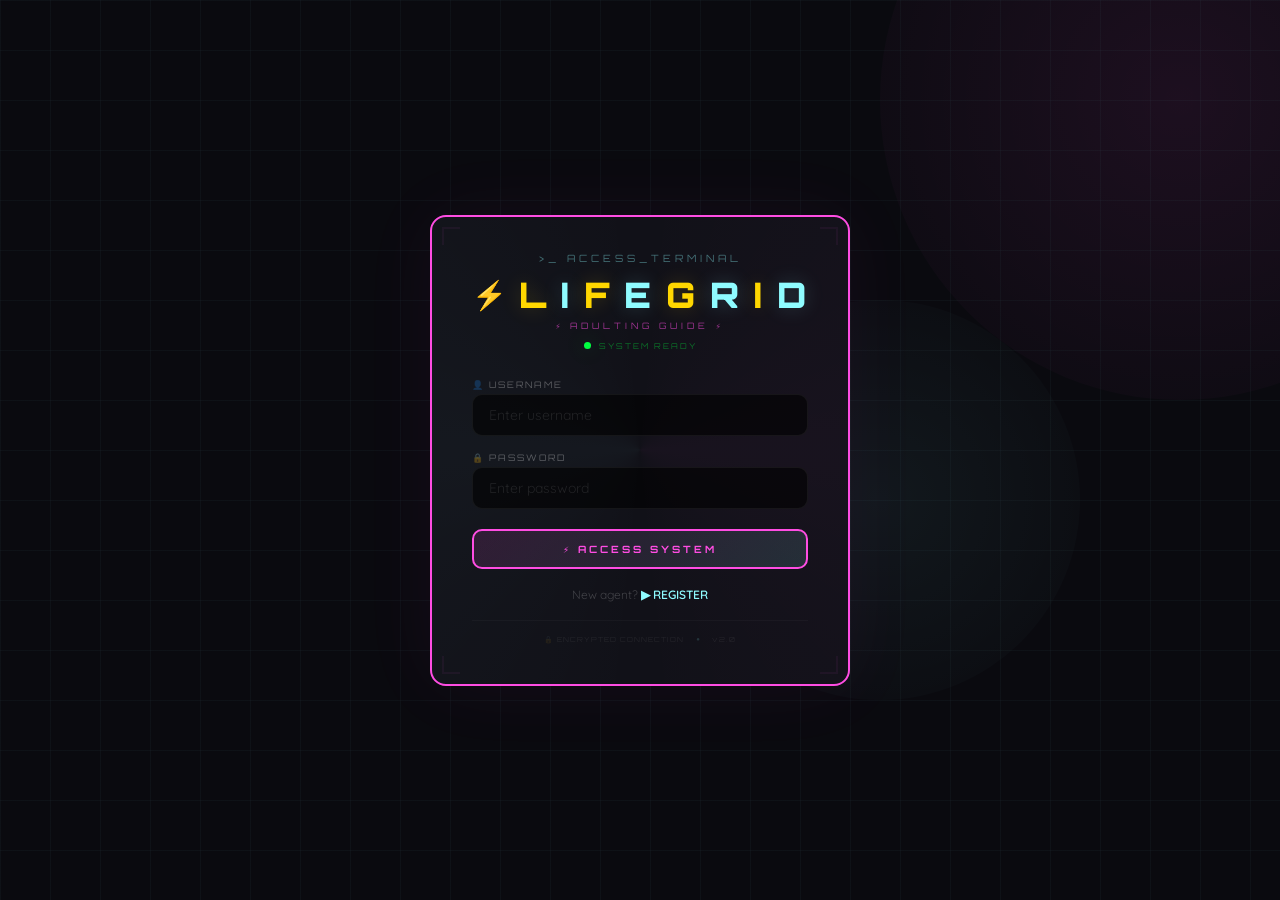
==== dashboard.html @ 7553595d "Initial commit" ====
<!DOCTYPE html>
<html lang="en">
<head>
    <meta charset="UTF-8">
    <meta name="viewport" content="width=device-width, initial-scale=1.0, maximum-scale=1.0, user-scalable=no">
    <title>⚡ LIFEGRID - DASHBOARD ⚡</title>
    <link rel="stylesheet" href="style.css">
    <link href="https://fonts.googleapis.com/css2?family=Orbitron:wght@400;700;900&family=Quicksand:wght@400;600;700&display=swap" rel="stylesheet">
</head>
<body>

    <!-- Background -->
    <div class="bg-container">
        <div class="bg-glow"></div>
        <div class="bg-grid"></div>
    </div>

    <!-- Dashboard -->
    <div class="dashboard-container">

        <!-- Header -->
        <header class="dash-header">
            <div class="header-left">
                <span class="header-icon">⚡</span>
                <h1 class="header-title">LIFEGRID</h1>
            </div>
            <div class="header-right">
                <div class="user-profile">
                    <div class="user-avatar"><span>👤</span></div>
                    <span class="user-name" id="displayName">AGENT</span>
                </div>
                <button class="logout-btn" onclick="logout()">⏻ LOGOUT</button>
            </div>
        </header>

        <!-- Subheader -->
        <div class="dash-subheader">
            <p class="subtitle-text">⚡ ROUTING GUIDE - GOVERNMENT SERVICES ⚡</p>
            <div class="subheader-stats">
                <span class="progress-text" id="progressText">0%</span>
                <div class="progress-bar">
                    <div class="progress-fill" id="progressFill" style="width:0%;"></div>
                </div>
            </div>
        </div>

        <!-- Agency Cards -->
        <div class="agency-grid">

            <div class="agency-card" onclick="openGuide('SSS')" style="--card-color: #ff4de3;">
                <div class="card-glow"></div>
                <div class="card-header">
                    <span class="card-icon">🏢</span>
                    <span class="card-badge pending" id="badge-SSS">PENDING</span>
                </div>
                <h3 class="card-title">SSS</h3>
                <p class="card-desc">Social Security System<br>Retirement & Benefits</p>
                <div class="card-footer">
                    <span class="card-status" id="status-SSS">● PENDING</span>
                    <span class="card-arrow">▶</span>
                </div>
            </div>

            <div class="agency-card" onclick="openGuide('PhilHealth')" style="--card-color: #8ffcff;">
                <div class="card-glow"></div>
                <div class="card-header">
                    <span class="card-icon">🏥</span>
                    <span class="card-badge pending" id="badge-PhilHealth">PENDING</span>
                </div>
                <h3 class="card-title">PHILHEALTH</h3>
                <p class="card-desc">National Health Insurance<br>Medical Coverage</p>
                <div class="card-footer">
                    <span class="card-status" id="status-PhilHealth">● PENDING</span>
                    <span class="card-arrow">▶</span>
                </div>
            </div>

            <div class="agency-card" onclick="openGuide('Pag-IBIG')" style="--card-color: #ff6b00;">
                <div class="card-glow"></div>
                <div class="card-header">
                    <span class="card-icon">🏠</span>
                    <span class="card-badge pending" id="badge-Pag-IBIG">PENDING</span>
                </div>
                <h3 class="card-title">PAG-IBIG</h3>
                <p class="card-desc">Home Development Fund<br>Housing & Savings</p>
                <div class="card-footer">
                    <span class="card-status" id="status-Pag-IBIG">● PENDING</span>
                    <span class="card-arrow">▶</span>
                </div>
            </div>

            <div class="agency-card" onclick="openGuide('PSA')" style="--card-color: #00ff41;">
                <div class="card-glow"></div>
                <div class="card-header">
                    <span class="card-icon">🪪</span>
                    <span class="card-badge pending" id="badge-PSA">PENDING</span>
                </div>
                <h3 class="card-title">PSA</h3>
                <p class="card-desc">Philippine Statistics Authority<br>Birth Certificates & IDs</p>
                <div class="card-footer">
                    <span class="card-status" id="status-PSA">● PENDING</span>
                    <span class="card-arrow">▶</span>
                </div>
            </div>

            <div class="agency-card" onclick="openGuide('LTO')" style="--card-color: #ff4444;">
                <div class="card-glow"></div>
                <div class="card-header">
                    <span class="card-icon">🚗</span>
                    <span class="card-badge pending" id="badge-LTO">PENDING</span>
                </div>
                <h3 class="card-title">LTO</h3>
                <p class="card-desc">Land Transportation Office<br>Driver's License & Registration</p>
                <div class="card-footer">
                    <span class="card-status" id="status-LTO">● PENDING</span>
                    <span class="card-arrow">▶</span>
                </div>
            </div>

            <div class="agency-card" onclick="openGuide('BIR')" style="--card-color: #aa66ff;">
                <div class="card-glow"></div>
                <div class="card-header">
                    <span class="card-icon">💰</span>
                    <span class="card-badge pending" id="badge-BIR">PENDING</span>
                </div>
                <h3 class="card-title">BIR</h3>
                <p class="card-desc">Bureau of Internal Revenue<br>Tax Registration & Compliance</p>
                <div class="card-footer">
                    <span class="card-status" id="status-BIR">● PENDING</span>
                    <span class="card-arrow">▶</span>
                </div>
            </div>

        </div>

        <footer class="dash-footer">
            <span class="blink">█</span> LIFEGRID NETWORK: ACTIVE <span class="blink">█</span>
            <span class="footer-cyber">// ADULTING_GUIDE_v2.0 //</span>
        </footer>

    </div>

    <!-- Modal -->
    <div id="guideModal" class="modal">
        <div class="modal-content">
            <div class="modal-header">
                <h2 id="modalTitle">🏢 AGENCY</h2>
                <button class="modal-close" onclick="closeModal()">✕</button>
            </div>
            <div class="modal-body" id="modalBody"></div>
        </div>
    </div>

    <div id="notification-container"></div>
    <script src="script.js"></script>
</body>
</html>
---- style.css ----
@import url('https://fonts.googleapis.com/css2?family=Orbitron:wght@400;700;900&family=Quicksand:wght@400;600;700&display=swap');

:root {
    --pink: #ff4de3;
    --cyan: #8ffcff;
    --bg: #0a0a0f;
    --panel: #111118;
    --text: #ffffff;
    --text-dim: rgba(255,255,255,0.4);
    --radius: 16px;
}

* { margin: 0; padding: 0; box-sizing: border-box; }

html, body {
    width: 100%;
    min-height: 100vh;
    font-family: 'Quicksand', sans-serif;
    background: var(--bg);
    color: var(--text);
    overflow-x: hidden;
}

/* ===== BACKGROUND ===== */
.bg-container {
    position: fixed;
    top: 0; left: 0;
    width: 100%; height: 100%;
    z-index: 0;
    background: var(--bg);
    overflow: hidden;
}

.bg-glow {
    position: absolute;
    width: 600px; height: 600px;
    border-radius: 50%;
    background: radial-gradient(circle, rgba(255,77,227,0.08), transparent);
    top: -200px; right: -200px;
    animation: glowFloat 20s ease-in-out infinite;
}

.bg-glow::after {
    content: '';
    position: absolute;
    width: 400px; height: 400px;
    border-radius: 50%;
    background: radial-gradient(circle, rgba(143,252,255,0.06), transparent);
    bottom: -300px; left: -200px;
    animation: glowFloat 15s ease-in-out infinite reverse;
}

@keyframes glowFloat {
    0%,100% { transform: translate(0,0) scale(1); }
    50% { transform: translate(50px,-30px) scale(1.2); }
}

.bg-grid {
    position: absolute;
    top: 0; left: 0;
    width: 100%; height: 100%;
    background-image: 
        linear-gradient(rgba(143,252,255,0.03) 1px, transparent 1px),
        linear-gradient(90deg, rgba(143,252,255,0.03) 1px, transparent 1px);
    background-size: 50px 50px;
}

/* ===== AUTH (LOGIN/REGISTER) ===== */
.auth-container {
    position: relative;
    z-index: 1;
    display: flex;
    justify-content: center;
    align-items: center;
    min-height: 100vh;
    padding: 20px;
}

.auth-box {
    background: var(--panel);
    border: 2px solid var(--pink);
    border-radius: var(--radius);
    padding: 35px 40px 40px;
    max-width: 420px;
    width: 100%;
    backdrop-filter: blur(20px);
    box-shadow: 0 0 80px rgba(255,77,227,0.05);
    position: relative;
    overflow: hidden;
}

.glow-border {
    position: absolute;
    top: -50%; left: -50%;
    width: 200%; height: 200%;
    background: conic-gradient(from 0deg, transparent, rgba(255,77,227,0.03), transparent, rgba(143,252,255,0.03), transparent);
    animation: borderSpin 12s linear infinite;
    pointer-events: none;
}

@keyframes borderSpin {
    0% { transform: rotate(0deg); }
    100% { transform: rotate(360deg); }
}

.auth-header {
    text-align: center;
    margin-bottom: 28px;
    position: relative;
    z-index: 1;
}

.cyber-text {
    font-family: 'Orbitron', monospace;
    color: rgba(143,252,255,0.4);
    font-size: 10px;
    letter-spacing: 4px;
    margin-bottom: 8px;
}

.blink-text {
    animation: blinkText 2s infinite;
}

@keyframes blinkText {
    0%,100% { opacity: 0.5; }
    50% { opacity: 1; }
}

.logo-wrapper {
    display: flex;
    align-items: center;
    justify-content: center;
    gap: 12px;
    margin: 2px 0;
}

.logo-icon {
    font-size: 28px;
    animation: logoPulse 2s ease-in-out infinite;
}

@keyframes logoPulse {
    0%,100% { transform: scale(1); }
    50% { transform: scale(1.15); }
}

.auth-title {
    font-family: 'Orbitron', monospace;
    font-size: 2.2em;
    font-weight: 900;
    letter-spacing: 2px;
    margin: 0;
    white-space: nowrap;
}

.auth-title .title-letter {
    display: inline-block;
    animation: letterFloat 3s ease-in-out infinite;
}

.auth-title .yellow { color: #ffd700; text-shadow: 0 0 20px rgba(255,215,0,0.2); }
.auth-title .blue { color: var(--cyan); text-shadow: 0 0 20px rgba(143,252,255,0.2); }

@keyframes letterFloat {
    0%,100% { transform: translateY(0px); }
    50% { transform: translateY(-3px); }
}

.auth-subtitle {
    font-family: 'Orbitron', monospace;
    color: var(--pink);
    font-size: 0.55em;
    letter-spacing: 4px;
    margin-top: 3px;
    opacity: 0.6;
}

.status-dot {
    display: flex;
    align-items: center;
    justify-content: center;
    gap: 8px;
    margin-top: 10px;
}

.dot {
    width: 7px; height: 7px;
    background: #00ff41;
    border-radius: 50%;
    animation: dotPulse 1.5s infinite;
    box-shadow: 0 0 20px rgba(0,255,65,0.3);
}

@keyframes dotPulse {
    0%,100% { opacity: 1; transform: scale(1); }
    50% { opacity: 0.5; transform: scale(0.8); }
}

.status-text {
    font-family: 'Orbitron', monospace;
    font-size: 8px;
    color: rgba(0,255,65,0.4);
    letter-spacing: 2px;
}

.auth-form {
    display: flex;
    flex-direction: column;
    gap: 16px;
    position: relative;
    z-index: 1;
}

.form-group {
    display: flex;
    flex-direction: column;
    gap: 4px;
    position: relative;
}

.form-group label {
    font-family: 'Orbitron', monospace;
    font-size: 9px;
    color: rgba(255,255,255,0.3);
    letter-spacing: 2px;
    text-transform: uppercase;
}

.form-group input {
    background: rgba(0,0,0,0.6);
    border: 1px solid rgba(255,255,255,0.06);
    padding: 11px 16px;
    color: #ffffff;
    font-family: 'Quicksand', sans-serif;
    font-size: 14px;
    transition: all 0.3s ease;
    outline: none;
    border-radius: 10px;
}

.form-group input:focus {
    border-color: var(--pink);
    background: rgba(0,0,0,0.8);
    box-shadow: 0 0 30px rgba(255,77,227,0.03);
}

.form-group input::placeholder {
    color: rgba(255,255,255,0.1);
}

.input-glow {
    position: absolute;
    bottom: 0; left: 0;
    width: 0; height: 2px;
    background: linear-gradient(90deg, var(--pink), var(--cyan));
    transition: width 0.3s ease;
    border-radius: 10px;
}

.form-group input:focus ~ .input-glow {
    width: 100%;
}

.auth-btn {
    padding: 12px 20px;
    border: 2px solid var(--pink);
    border-radius: 10px;
    background: linear-gradient(135deg, rgba(255,77,227,0.12), rgba(143,252,255,0.12));
    color: var(--pink);
    font-family: 'Orbitron', monospace;
    font-size: 10px;
    font-weight: 700;
    text-transform: uppercase;
    letter-spacing: 3px;
    cursor: pointer;
    transition: all 0.3s ease;
    position: relative;
    overflow: hidden;
    margin-top: 4px;
}

.auth-btn:hover {
    transform: translateY(-2px);
    box-shadow: 0 10px 40px rgba(255,77,227,0.05);
    background: linear-gradient(135deg, rgba(255,77,227,0.2), rgba(143,252,255,0.2));
}

.btn-text { position: relative; z-index: 1; }
.btn-shimmer {
    position: absolute;
    top: 0; left: -100%;
    width: 100%; height: 100%;
    background: linear-gradient(90deg, transparent, rgba(255,255,255,0.05), transparent);
    animation: shimmer 3s infinite;
}

@keyframes shimmer {
    0% { left: -100%; }
    100% { left: 100%; }
}

.auth-switch {
    font-family: 'Quicksand', sans-serif;
    font-size: 12px;
    color: rgba(255,255,255,0.2);
    text-align: center;
    margin-top: 2px;
}

.auth-switch span {
    color: var(--cyan);
    cursor: pointer;
    transition: all 0.3s;
    font-weight: 600;
}

.auth-switch span:hover {
    color: var(--pink);
    text-shadow: 0 0 20px rgba(255,77,227,0.2);
}

.hud-corner {
    position: absolute;
    width: 18px; height: 18px;
    border-color: rgba(255,77,227,0.1);
    border-style: solid;
    border-width: 0;
    opacity: 0.5;
    z-index: 2;
}

.tl { top: 10px; left: 10px; border-top-width: 2px; border-left-width: 2px; }
.tr { top: 10px; right: 10px; border-top-width: 2px; border-right-width: 2px; }
.bl { bottom: 10px; left: 10px; border-bottom-width: 2px; border-left-width: 2px; }
.br { bottom: 10px; right: 10px; border-bottom-width: 2px; border-right-width: 2px; }

.auth-footer {
    display: flex;
    justify-content: center;
    gap: 12px;
    margin-top: 18px;
    padding-top: 14px;
    border-top: 1px solid rgba(255,255,255,0.03);
    position: relative;
    z-index: 1;
}

.footer-text {
    font-family: 'Orbitron', monospace;
    font-size: 7px;
    color: rgba(255,255,255,0.08);
    letter-spacing: 1px;
}

.footer-dot {
    color: rgba(143,252,255,0.15);
    font-size: 6px;
}

/* ===== DASHBOARD ===== */
.dashboard-container {
    position: relative;
    z-index: 1;
    max-width: 1200px;
    margin: 0 auto;
    padding: 16px 20px;
    min-height: 100vh;
    display: flex;
    flex-direction: column;
    gap: 14px;
}

.dash-header {
    display: flex;
    justify-content: space-between;
    align-items: center;
    padding: 12px 20px;
    background: var(--panel);
    border: 2px solid var(--pink);
    border-radius: var(--radius);
    box-shadow: 0 0 20px rgba(255,77,227,0.3);
    flex-wrap: wrap;
    gap: 10px;
}

.header-left {
    display: flex;
    align-items: center;
    gap: 12px;
}

.header-icon {
    font-size: 24px;
    animation: pulse 2s ease-in-out infinite;
}

@keyframes pulse {
    0%,100% { transform: scale(1); }
    50% { transform: scale(1.1); }
}

.header-title {
    font-family: 'Orbitron', monospace;
    font-size: 20px;
    font-weight: 900;
    letter-spacing: 3px;
    background: linear-gradient(90deg, var(--pink), var(--cyan));
    -webkit-background-clip: text;
    -webkit-text-fill-color: transparent;
}

.header-right {
    display: flex;
    align-items: center;
    gap: 15px;
    flex-wrap: wrap;
}

.user-profile {
    display: flex;
    align-items: center;
    gap: 10px;
}

.user-avatar {
    width: 32px; height: 32px;
    border-radius: 50%;
    background: linear-gradient(135deg, var(--pink), var(--cyan));
    display: flex;
    align-items: center;
    justify-content: center;
    font-size: 16px;
}

.user-name {
    font-family: 'Quicksand', sans-serif;
    font-size: 12px;
    font-weight: 600;
    color: var(--cyan);
    letter-spacing: 1px;
}

.logout-btn {
    background: transparent;
    border: 2px solid rgba(255,255,255,0.08);
    color: rgba(255,255,255,0.3);
    padding: 6px 14px;
    border-radius: 10px;
    font-family: 'Quicksand', sans-serif;
    font-size: 10px;
    font-weight: 600;
    cursor: pointer;
    transition: all 0.3s ease;
    display: flex;
    align-items: center;
    gap: 5px;
}

.logout-btn:hover {
    border-color: var(--pink);
    color: var(--pink);
}

.dash-subheader {
    display: flex;
    justify-content: space-between;
    align-items: center;
    padding: 10px 16px;
    background: var(--panel);
    border: 2px solid var(--cyan);
    border-radius: var(--radius);
    flex-wrap: wrap;
    gap: 10px;
}

.subtitle-text {
    font-family: 'Orbitron', monospace;
    font-size: 11px;
    color: rgba(255,255,255,0.3);
    letter-spacing: 2px;
}

.subheader-stats {
    display: flex;
    align-items: center;
    gap: 12px;
}

.progress-text {
    font-family: 'Orbitron', monospace;
    font-size: 14px;
    font-weight: 700;
    color: var(--cyan);
}

.progress-bar {
    width: 100px;
    height: 6px;
    background: rgba(255,255,255,0.05);
    border-radius: 10px;
    overflow: hidden;
}

.progress-fill {
    height: 100%;
    background: linear-gradient(90deg, var(--pink), var(--cyan));
    border-radius: 10px;
    transition: width 0.5s ease;
}

.agency-grid {
    display: grid;
    grid-template-columns: repeat(auto-fit, minmax(280px, 1fr));
    gap: 14px;
    flex: 1;
}

.agency-card {
    background: var(--panel);
    border: 2px solid rgba(255,255,255,0.05);
    border-radius: var(--radius);
    padding: 18px 20px 16px;
    cursor: pointer;
    transition: all 0.4s ease;
    position: relative;
    overflow: hidden;
    display: flex;
    flex-direction: column;
    gap: 6px;
}

.agency-card:hover {
    border-color: var(--card-color, var(--pink));
    transform: translateY(-4px);
    box-shadow: 0 12px 40px rgba(0,0,0,0.4);
}

.agency-card:hover .card-glow { opacity: 1; }
.agency-card:hover .card-arrow { transform: translateX(5px); color: var(--card-color, var(--pink)); }

.card-glow {
    position: absolute;
    top: -50%; left: -50%;
    width: 200%; height: 200%;
    background: radial-gradient(ellipse at center, var(--card-color, rgba(255,77,227,0.03)) 0%, transparent 70%);
    opacity: 0;
    transition: opacity 0.6s ease;
    pointer-events: none;
}

.card-header {
    display: flex;
    justify-content: space-between;
    align-items: center;
}

.card-icon { font-size: 32px; }

.card-badge {
    font-size: 9px;
    font-weight: 700;
    padding: 3px 12px;
    border-radius: 20px;
    letter-spacing: 1px;
    text-transform: uppercase;
}

.card-badge.pending {
    color: #ffd700;
    background: rgba(255,215,0,0.08);
    border: 1px solid rgba(255,215,0,0.15);
}

.card-badge.completed {
    color: #00ff41;
    background: rgba(0,255,65,0.08);
    border: 1px solid rgba(0,255,65,0.15);
}

.card-title {
    font-family: 'Orbitron', monospace;
    font-size: 16px;
    font-weight: 700;
    color: var(--text);
    letter-spacing: 1px;
}

.card-desc {
    font-size: 12px;
    color: var(--text-dim);
    line-height: 1.5;
}

.card-footer {
    display: flex;
    justify-content: space-between;
    align-items: center;
    margin-top: 6px;
    padding-top: 10px;
    border-top: 1px solid rgba(255,255,255,0.03);
}

.card-status {
    font-size: 10px;
    font-weight: 600;
    color: #ffd700;
}

.card-status.completed { color: #00ff41; }

.card-arrow {
    font-size: 12px;
    color: rgba(255,255,255,0.05);
    transition: all 0.3s ease;
}

.dash-footer {
    text-align: center;
    padding: 10px 16px;
    background: var(--panel);
    border: 2px solid rgba(255,77,227,0.05);
    border-radius: var(--radius);
    font-family: 'Orbitron', monospace;
    font-size: 8px;
    letter-spacing: 2px;
    color: rgba(255,77,227,0.2);
}

.footer-cyber {
    display: block;
    font-family: 'Quicksand', sans-serif;
    font-size: 7px;
    color: rgba(255,255,255,0.05);
    letter-spacing: 2px;
    margin-top: 2px;
}

.blink {
    animation: blink 1s infinite;
}

@keyframes blink {
    0%,100% { opacity: 1; }
    50% { opacity: 0; }
}

/* ===== MODAL ===== */
.modal {
    display: none;
    position: fixed;
    top: 0; left: 0;
    width: 100%; height: 100%;
    z-index: 100;
    background: rgba(0,0,0,0.85);
    backdrop-filter: blur(20px);
    justify-content: center;
    align-items: center;
    padding: 20px;
}

.modal.active { display: flex; }

.modal-content {
    background: var(--panel);
    border: 2px solid var(--pink);
    border-radius: var(--radius);
    max-width: 580px;
    width: 100%;
    max-height: 80vh;
    overflow-y: auto;
    padding: 0;
    animation: modalIn 0.3s ease;
    box-shadow: 0 0 40px rgba(255,77,227,0.3);
}

@keyframes modalIn {
    from { transform: scale(0.95); opacity: 0; }
    to { transform: scale(1); opacity: 1; }
}

.modal-header {
    display: flex;
    justify-content: space-between;
    align-items: center;
    padding: 16px 22px;
    border-bottom: 1px solid rgba(255,77,227,0.08);
}

.modal-header h2 {
    font-family: 'Orbitron', monospace;
    font-size: 16px;
    color: var(--pink);
    letter-spacing: 1px;
}

.modal-close {
    background: transparent;
    border: none;
    color: rgba(255,255,255,0.2);
    font-size: 22px;
    cursor: pointer;
    transition: color 0.3s;
}

.modal-close:hover { color: #ff4444; }

.modal-body { padding: 22px; }

.modal-body h3 {
    font-family: 'Orbitron', monospace;
    font-size: 13px;
    color: var(--cyan);
    letter-spacing: 1px;
    margin: 14px 0 6px 0;
}

.modal-body p {
    font-size: 13px;
    color: rgba(255,255,255,0.6);
    line-height: 1.8;
}

.modal-body ul {
    list-style: none;
    padding: 0;
}

.modal-body ul li {
    font-size: 12px;
    color: rgba(255,255,255,0.5);
    padding: 4px 0 4px 18px;
    border-bottom: 1px solid rgba(255,255,255,0.02);
    position: relative;
}

.modal-body ul li::before {
    content: '›';
    position: absolute;
    left: 0;
    color: var(--pink);
}

.modal-body .modal-btn {
    display: inline-block;
    padding: 8px 20px;
    border: 2px solid rgba(255,77,227,0.15);
    border-radius: 10px;
    background: rgba(255,77,227,0.05);
    color: var(--pink);
    font-family: 'Quicksand', sans-serif;
    font-size: 10px;
    font-weight: 700;
    text-transform: uppercase;
    letter-spacing: 1px;
    text-decoration: none;
    transition: all 0.3s ease;
    margin-top: 12px;
    cursor: pointer;
}

.modal-body .modal-btn:hover {
    border-color: var(--pink);
    background: rgba(255,77,227,0.1);
}

/* ===== NOTIFICATIONS ===== */
#notification-container {
    position: fixed;
    top: 20px;
    right: 20px;
    z-index: 9999;
}

.notification {
    background: var(--panel);
    border: 2px solid var(--pink);
    color: var(--text);
    padding: 10px 20px;
    font-family: 'Quicksand', sans-serif;
    font-size: 12px;
    font-weight: 600;
    margin-bottom: 8px;
    border-radius: 12px;
    animation: notifIn 0.3s ease;
    box-shadow: 0 0 30px rgba(255,77,227,0.3);
}

.notification.hide {
    animation: notifOut 0.3s ease forwards;
}

@keyframes notifIn {
    from { transform: translateX(100%); opacity: 0; }
    to { transform: translateX(0); opacity: 1; }
}

@keyframes notifOut {
    from { transform: translateX(0); opacity: 1; }
    to { transform: translateX(100%); opacity: 0; }
}

/* ===== RESPONSIVE ===== */
@media (max-width: 768px) {
    .auth-box { padding: 28px 22px 32px; max-width: 380px; }
    .auth-title { font-size: 1.8em; letter-spacing: 1px; }
    .agency-grid { grid-template-columns: 1fr 1fr; }
    .dash-header { flex-direction: column; align-items: stretch; }
    .header-right { justify-content: space-between; }
}


@media (max-width: 480px) {
    .auth-box { padding: 20px 15px 25px; max-width: 340px; }
    .auth-title { font-size: 1.4em; }
    .agency-grid { grid-template-columns: 1fr; }
    .progress-bar { width: 70px; }
    .user-name { font-size: 9px; }
    .logout-btn { font-size: 8px; padding: 4px 10px; }
}
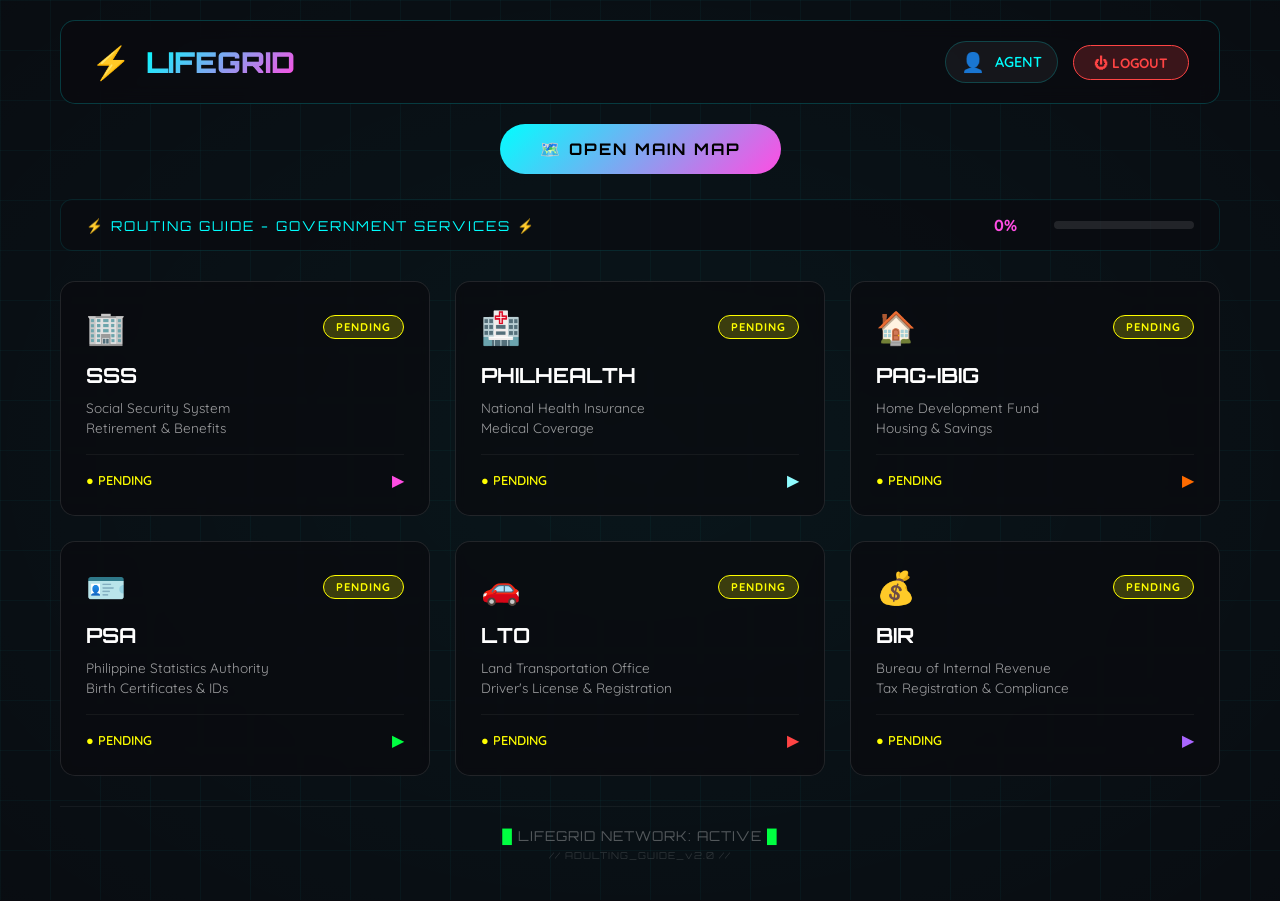
==== commit 4d51e6ae: "Added map button" ====
--- a/dashboard.html
+++ b/dashboard.html
@@ -4,8 +4,559 @@
     <meta charset="UTF-8">
     <meta name="viewport" content="width=device-width, initial-scale=1.0, maximum-scale=1.0, user-scalable=no">
     <title>⚡ LIFEGRID - DASHBOARD ⚡</title>
-    <link rel="stylesheet" href="style.css">
     <link href="https://fonts.googleapis.com/css2?family=Orbitron:wght@400;700;900&family=Quicksand:wght@400;600;700&display=swap" rel="stylesheet">
+    <style>
+        * {
+            margin: 0;
+            padding: 0;
+            box-sizing: border-box;
+        }
+
+        body {
+            font-family: 'Quicksand', sans-serif;
+            background: #0a0a0f;
+            color: #fff;
+            min-height: 100vh;
+            overflow-x: hidden;
+        }
+
+        /* Background */
+        .bg-container {
+            position: fixed;
+            top: 0;
+            left: 0;
+            width: 100%;
+            height: 100%;
+            z-index: 0;
+            overflow: hidden;
+        }
+
+        .bg-glow {
+            position: absolute;
+            top: -50%;
+            left: -50%;
+            width: 200%;
+            height: 200%;
+            background: radial-gradient(ellipse at center, rgba(0, 255, 255, 0.05) 0%, transparent 70%);
+            animation: pulseGlow 8s ease-in-out infinite;
+        }
+
+        @keyframes pulseGlow {
+            0%, 100% { opacity: 0.3; transform: scale(1); }
+            50% { opacity: 0.8; transform: scale(1.1); }
+        }
+
+        .bg-grid {
+            position: absolute;
+            top: 0;
+            left: 0;
+            width: 100%;
+            height: 100%;
+            background-image: 
+                linear-gradient(rgba(0, 255, 255, 0.03) 1px, transparent 1px),
+                linear-gradient(90deg, rgba(0, 255, 255, 0.03) 1px, transparent 1px);
+            background-size: 50px 50px;
+        }
+
+        /* Dashboard Container */
+        .dashboard-container {
+            position: relative;
+            z-index: 1;
+            max-width: 1200px;
+            margin: 0 auto;
+            padding: 20px;
+        }
+
+        /* Header */
+        .dash-header {
+            display: flex;
+            justify-content: space-between;
+            align-items: center;
+            padding: 20px 30px;
+            background: rgba(10, 10, 15, 0.8);
+            border: 1px solid rgba(0, 255, 255, 0.2);
+            border-radius: 15px;
+            backdrop-filter: blur(10px);
+            margin-bottom: 20px;
+            flex-wrap: wrap;
+            gap: 15px;
+        }
+
+        .header-left {
+            display: flex;
+            align-items: center;
+            gap: 15px;
+        }
+
+        .header-icon {
+            font-size: 2em;
+            animation: spin 4s linear infinite;
+        }
+
+        @keyframes spin {
+            0% { transform: rotate(0deg); }
+            100% { transform: rotate(360deg); }
+        }
+
+        .header-title {
+            font-family: 'Orbitron', sans-serif;
+            font-size: 1.8em;
+            font-weight: 900;
+            background: linear-gradient(135deg, #00ffff, #ff4de3);
+            -webkit-background-clip: text;
+            -webkit-text-fill-color: transparent;
+            background-clip: text;
+        }
+
+        .header-right {
+            display: flex;
+            align-items: center;
+            gap: 15px;
+            flex-wrap: wrap;
+        }
+
+        .user-profile {
+            display: flex;
+            align-items: center;
+            gap: 10px;
+            background: rgba(255, 255, 255, 0.05);
+            padding: 8px 15px;
+            border-radius: 25px;
+            border: 1px solid rgba(0, 255, 255, 0.2);
+        }
+
+        .user-avatar {
+            font-size: 1.2em;
+        }
+
+        .user-name {
+            font-weight: 600;
+            font-size: 0.9em;
+            color: #00ffff;
+        }
+
+        .logout-btn {
+            background: rgba(255, 68, 68, 0.2);
+            border: 1px solid #ff4444;
+            color: #ff4444;
+            padding: 8px 20px;
+            border-radius: 25px;
+            cursor: pointer;
+            font-family: 'Quicksand', sans-serif;
+            font-weight: 700;
+            font-size: 0.85em;
+            transition: all 0.3s ease;
+        }
+
+        .logout-btn:hover {
+            background: #ff4444;
+            color: #fff;
+            box-shadow: 0 0 20px rgba(255, 68, 68, 0.4);
+        }
+
+        /* Subheader */
+        .dash-subheader {
+            display: flex;
+            justify-content: space-between;
+            align-items: center;
+            padding: 15px 25px;
+            background: rgba(10, 10, 15, 0.6);
+            border: 1px solid rgba(0, 255, 255, 0.1);
+            border-radius: 12px;
+            margin-bottom: 30px;
+            flex-wrap: wrap;
+            gap: 15px;
+        }
+
+        .subtitle-text {
+            font-family: 'Orbitron', sans-serif;
+            font-size: 0.85em;
+            color: #00ffff;
+            letter-spacing: 2px;
+        }
+
+        .subheader-stats {
+            display: flex;
+            align-items: center;
+            gap: 15px;
+            min-width: 200px;
+        }
+
+        .progress-text {
+            font-weight: 700;
+            color: #ff4de3;
+            min-width: 45px;
+        }
+
+        .progress-bar {
+            flex: 1;
+            height: 8px;
+            background: rgba(255, 255, 255, 0.1);
+            border-radius: 4px;
+            overflow: hidden;
+            min-width: 100px;
+        }
+
+        .progress-fill {
+            height: 100%;
+            background: linear-gradient(90deg, #00ffff, #ff4de3);
+            border-radius: 4px;
+            transition: width 0.5s ease;
+            width: 0%;
+        }
+
+        /* Agency Grid */
+        .agency-grid {
+            display: grid;
+            grid-template-columns: repeat(auto-fit, minmax(280px, 1fr));
+            gap: 25px;
+            margin-bottom: 30px;
+        }
+
+        .agency-card {
+            position: relative;
+            background: rgba(10, 10, 15, 0.7);
+            border: 1px solid rgba(255, 255, 255, 0.1);
+            border-radius: 15px;
+            padding: 25px;
+            cursor: pointer;
+            transition: all 0.3s ease;
+            overflow: hidden;
+            backdrop-filter: blur(5px);
+        }
+
+        .agency-card:hover {
+            transform: translateY(-5px) scale(1.02);
+            border-color: var(--card-color, #00ffff);
+            box-shadow: 0 10px 40px rgba(0, 0, 0, 0.5);
+        }
+
+        .card-glow {
+            position: absolute;
+            top: -50%;
+            left: -50%;
+            width: 200%;
+            height: 200%;
+            background: radial-gradient(circle at center, var(--card-color, #00ffff), transparent 70%);
+            opacity: 0;
+            transition: opacity 0.3s ease;
+            pointer-events: none;
+        }
+
+        .agency-card:hover .card-glow {
+            opacity: 0.1;
+        }
+
+        .card-header {
+            display: flex;
+            justify-content: space-between;
+            align-items: center;
+            margin-bottom: 15px;
+        }
+
+        .card-icon {
+            font-size: 2em;
+        }
+
+        .card-badge {
+            padding: 4px 12px;
+            border-radius: 12px;
+            font-size: 0.7em;
+            font-weight: 700;
+            text-transform: uppercase;
+            letter-spacing: 1px;
+        }
+
+        .card-badge.pending {
+            background: rgba(255, 255, 0, 0.2);
+            color: #ffff00;
+            border: 1px solid #ffff00;
+        }
+
+        .card-badge.completed {
+            background: rgba(0, 255, 65, 0.2);
+            color: #00ff41;
+            border: 1px solid #00ff41;
+        }
+
+        .card-title {
+            font-family: 'Orbitron', sans-serif;
+            font-size: 1.3em;
+            margin-bottom: 10px;
+            color: #fff;
+        }
+
+        .card-desc {
+            font-size: 0.85em;
+            color: rgba(255, 255, 255, 0.6);
+            line-height: 1.5;
+            margin-bottom: 15px;
+        }
+
+        .card-footer {
+            display: flex;
+            justify-content: space-between;
+            align-items: center;
+            padding-top: 15px;
+            border-top: 1px solid rgba(255, 255, 255, 0.05);
+        }
+
+        .card-status {
+            font-size: 0.8em;
+            font-weight: 600;
+        }
+
+        .card-status.pending {
+            color: #ffff00;
+        }
+
+        .card-status.completed {
+            color: #00ff41;
+        }
+
+        .card-arrow {
+            color: var(--card-color, #00ffff);
+            transition: transform 0.3s ease;
+        }
+
+        .agency-card:hover .card-arrow {
+            transform: translateX(5px);
+        }
+
+        /* Modal */
+        .modal {
+            display: none;
+            position: fixed;
+            top: 0;
+            left: 0;
+            width: 100%;
+            height: 100%;
+            background: rgba(0, 0, 0, 0.8);
+            backdrop-filter: blur(10px);
+            z-index: 1000;
+            justify-content: center;
+            align-items: center;
+            animation: fadeIn 0.3s ease;
+        }
+
+        .modal.active {
+            display: flex;
+        }
+
+        @keyframes fadeIn {
+            from { opacity: 0; transform: scale(0.9); }
+            to { opacity: 1; transform: scale(1); }
+        }
+
+        .modal-content {
+            background: rgba(10, 10, 15, 0.95);
+            border: 1px solid rgba(0, 255, 255, 0.3);
+            border-radius: 20px;
+            max-width: 600px;
+            width: 90%;
+            max-height: 80vh;
+            overflow-y: auto;
+            box-shadow: 0 20px 60px rgba(0, 0, 0, 0.8);
+        }
+
+        .modal-header {
+            display: flex;
+            justify-content: space-between;
+            align-items: center;
+            padding: 20px 25px;
+            border-bottom: 1px solid rgba(255, 255, 255, 0.1);
+        }
+
+        .modal-header h2 {
+            font-family: 'Orbitron', sans-serif;
+            font-size: 1.3em;
+            color: #00ffff;
+        }
+
+        .modal-close {
+            background: none;
+            border: none;
+            color: #fff;
+            font-size: 1.5em;
+            cursor: pointer;
+            padding: 5px 10px;
+            border-radius: 5px;
+            transition: background 0.3s ease;
+        }
+
+        .modal-close:hover {
+            background: rgba(255, 68, 68, 0.2);
+        }
+
+        .modal-body {
+            padding: 25px;
+            color: rgba(255, 255, 255, 0.8);
+            line-height: 1.8;
+        }
+
+        .modal-body ul {
+            list-style: none;
+            padding: 0;
+        }
+
+        .modal-body li {
+            padding: 10px 0;
+            border-bottom: 1px solid rgba(255, 255, 255, 0.05);
+            display: flex;
+            align-items: center;
+            gap: 10px;
+        }
+
+        .modal-body li:before {
+            content: "▸";
+            color: #00ffff;
+            font-weight: bold;
+        }
+
+        .modal-body .complete-btn {
+            background: linear-gradient(135deg, #00ffff, #ff4de3);
+            color: #000;
+            border: none;
+            padding: 12px 30px;
+            border-radius: 25px;
+            font-weight: 700;
+            cursor: pointer;
+            font-size: 1em;
+            margin-top: 20px;
+            transition: all 0.3s ease;
+            width: 100%;
+        }
+
+        .modal-body .complete-btn:hover {
+            transform: scale(1.05);
+            box-shadow: 0 0 30px rgba(0, 255, 255, 0.3);
+        }
+
+        .modal-body .complete-btn.completed {
+            background: #00ff41;
+            cursor: default;
+        }
+
+        /* Footer */
+        .dash-footer {
+            text-align: center;
+            padding: 20px;
+            border-top: 1px solid rgba(255, 255, 255, 0.05);
+            font-size: 0.85em;
+            color: rgba(255, 255, 255, 0.3);
+            font-family: 'Orbitron', sans-serif;
+            letter-spacing: 1px;
+        }
+
+        .blink {
+            animation: blink 1s infinite;
+            color: #00ff41;
+        }
+
+        @keyframes blink {
+            0%, 100% { opacity: 1; }
+            50% { opacity: 0; }
+        }
+
+        .footer-cyber {
+            display: block;
+            margin-top: 5px;
+            font-size: 0.7em;
+            color: rgba(255, 255, 255, 0.15);
+        }
+
+        /* Notification */
+        #notification-container {
+            position: fixed;
+            top: 20px;
+            right: 20px;
+            z-index: 2000;
+        }
+
+        .notification {
+            background: rgba(10, 10, 15, 0.95);
+            border: 1px solid rgba(0, 255, 255, 0.3);
+            border-radius: 12px;
+            padding: 15px 25px;
+            margin-bottom: 10px;
+            animation: slideIn 0.3s ease;
+            backdrop-filter: blur(10px);
+            font-weight: 600;
+        }
+
+        @keyframes slideIn {
+            from { transform: translateX(100%); opacity: 0; }
+            to { transform: translateX(0); opacity: 1; }
+        }
+
+        .notification.success {
+            border-color: #00ff41;
+            color: #00ff41;
+        }
+
+        .notification.info {
+            border-color: #00ffff;
+            color: #00ffff;
+        }
+
+        /* Open Map Button */
+        .open-map-btn {
+            display: block;
+            margin: 0 auto 25px;
+            background: linear-gradient(135deg, #00ffff, #ff4de3);
+            color: #000;
+            border: none;
+            padding: 15px 40px;
+            border-radius: 30px;
+            font-family: 'Orbitron', sans-serif;
+            font-weight: 700;
+            font-size: 1em;
+            cursor: pointer;
+            transition: all 0.3s ease;
+            text-transform: uppercase;
+            letter-spacing: 2px;
+        }
+
+        .open-map-btn:hover {
+            transform: scale(1.05);
+            box-shadow: 0 0 40px rgba(0, 255, 255, 0.3);
+        }
+
+        /* Responsive */
+        @media (max-width: 768px) {
+            .dash-header {
+                flex-direction: column;
+                align-items: stretch;
+                text-align: center;
+            }
+
+            .header-left, .header-right {
+                justify-content: center;
+            }
+
+            .header-title {
+                font-size: 1.3em;
+            }
+
+            .dash-subheader {
+                flex-direction: column;
+                text-align: center;
+            }
+
+            .subheader-stats {
+                width: 100%;
+            }
+
+            .agency-grid {
+                grid-template-columns: 1fr;
+            }
+
+            .modal-content {
+                width: 95%;
+                margin: 10px;
+            }
+        }
+    </style>
 </head>
 <body>
 
@@ -32,6 +583,10 @@
                 <button class="logout-btn" onclick="logout()">⏻ LOGOUT</button>
             </div>
         </header>
+
+        <button class="open-map-btn" onclick="window.location.href='synapse.html'">
+            🗺️ Open Main Map
+        </button>
 
         <!-- Subheader -->
         <div class="dash-subheader">
@@ -46,7 +601,6 @@
 
         <!-- Agency Cards -->
         <div class="agency-grid">
-
             <div class="agency-card" onclick="openGuide('SSS')" style="--card-color: #ff4de3;">
                 <div class="card-glow"></div>
                 <div class="card-header">
@@ -56,7 +610,7 @@
                 <h3 class="card-title">SSS</h3>
                 <p class="card-desc">Social Security System<br>Retirement & Benefits</p>
                 <div class="card-footer">
-                    <span class="card-status" id="status-SSS">● PENDING</span>
+                    <span class="card-status pending" id="status-SSS">● PENDING</span>
                     <span class="card-arrow">▶</span>
                 </div>
             </div>
@@ -70,7 +624,7 @@
                 <h3 class="card-title">PHILHEALTH</h3>
                 <p class="card-desc">National Health Insurance<br>Medical Coverage</p>
                 <div class="card-footer">
-                    <span class="card-status" id="status-PhilHealth">● PENDING</span>
+                    <span class="card-status pending" id="status-PhilHealth">● PENDING</span>
                     <span class="card-arrow">▶</span>
                 </div>
             </div>
@@ -84,7 +638,7 @@
                 <h3 class="card-title">PAG-IBIG</h3>
                 <p class="card-desc">Home Development Fund<br>Housing & Savings</p>
                 <div class="card-footer">
-                    <span class="card-status" id="status-Pag-IBIG">● PENDING</span>
+                    <span class="card-status pending" id="status-Pag-IBIG">● PENDING</span>
                     <span class="card-arrow">▶</span>
                 </div>
             </div>
@@ -98,7 +652,7 @@
                 <h3 class="card-title">PSA</h3>
                 <p class="card-desc">Philippine Statistics Authority<br>Birth Certificates & IDs</p>
                 <div class="card-footer">
-                    <span class="card-status" id="status-PSA">● PENDING</span>
+                    <span class="card-status pending" id="status-PSA">● PENDING</span>
                     <span class="card-arrow">▶</span>
                 </div>
             </div>
@@ -112,7 +666,7 @@
                 <h3 class="card-title">LTO</h3>
                 <p class="card-desc">Land Transportation Office<br>Driver's License & Registration</p>
                 <div class="card-footer">
-                    <span class="card-status" id="status-LTO">● PENDING</span>
+                    <span class="card-status pending" id="status-LTO">● PENDING</span>
                     <span class="card-arrow">▶</span>
                 </div>
             </div>
@@ -126,18 +680,16 @@
                 <h3 class="card-title">BIR</h3>
                 <p class="card-desc">Bureau of Internal Revenue<br>Tax Registration & Compliance</p>
                 <div class="card-footer">
-                    <span class="card-status" id="status-BIR">● PENDING</span>
+                    <span class="card-status pending" id="status-BIR">● PENDING</span>
                     <span class="card-arrow">▶</span>
                 </div>
             </div>
-
         </div>
 
         <footer class="dash-footer">
             <span class="blink">█</span> LIFEGRID NETWORK: ACTIVE <span class="blink">█</span>
             <span class="footer-cyber">// ADULTING_GUIDE_v2.0 //</span>
         </footer>
-
     </div>
 
     <!-- Modal -->
@@ -147,11 +699,253 @@
                 <h2 id="modalTitle">🏢 AGENCY</h2>
                 <button class="modal-close" onclick="closeModal()">✕</button>
             </div>
-            <div class="modal-body" id="modalBody"></div>
+            <div class="modal-body" id="modalBody">
+                <p>Loading guide...</p>
+            </div>
         </div>
     </div>
 
     <div id="notification-container"></div>
-    <script src="script.js"></script>
+
+    <script>
+        // Agency data with detailed guides
+        const agencyData = {
+            'SSS': {
+                name: 'SSS',
+                icon: '🏢',
+                steps: [
+                    'Prepare requirements: Birth certificate, valid ID, and filled application form',
+                    'Visit the nearest SSS branch or apply online through the SSS website',
+                    'Submit requirements and pay the initial contribution',
+                    'Receive your SSS number and ID',
+                    'Activate your online account for future transactions'
+                ],
+                requirements: 'Birth certificate, valid government ID, 1x1 photo, filled application form'
+            },
+            'PhilHealth': {
+                name: 'PhilHealth',
+                icon: '🏥',
+                steps: [
+                    'Prepare requirements: Birth certificate, valid ID, and filled registration form',
+                    'Visit the nearest PhilHealth office or register online',
+                    'Submit requirements and pay the initial premium',
+                    'Receive your PhilHealth ID number',
+                    'Start enjoying healthcare benefits'
+                ],
+                requirements: 'Birth certificate, valid ID, 2x2 photo, filled registration form'
+            },
+            'Pag-IBIG': {
+                name: 'Pag-IBIG',
+                icon: '🏠',
+                steps: [
+                    'Prepare requirements: Birth certificate, valid ID, and filled membership form',
+                    'Register at the nearest Pag-IBIG office or online',
+                    'Submit requirements and pay the initial savings',
+                    'Receive your Pag-IBIG MID number',
+                    'Start saving for your future home'
+                ],
+                requirements: 'Birth certificate, valid ID, 1x1 photo, filled membership form'
+            },
+            'PSA': {
+                name: 'PSA',
+                icon: '🪪',
+                steps: [
+                    'Prepare requirements: Valid ID and filled application form',
+                    'Visit the nearest PSA office or schedule online',
+                    'Submit requirements and pay the processing fee',
+                    'Receive your PSA birth certificate',
+                    'Request additional copies if needed'
+                ],
+                requirements: 'Valid ID, filled application form, processing fee payment'
+            },
+            'LTO': {
+                name: 'LTO',
+                icon: '🚗',
+                steps: [
+                    'Prepare requirements: Birth certificate, valid ID, and medical certificate',
+                    'Enroll in a driving school or secure a student permit',
+                    'Take the written exam and practical driving test',
+                    'Pass the tests and receive your driver\'s license',
+                    'Renew your license before expiration'
+                ],
+                requirements: 'Birth certificate, valid ID, medical certificate, student permit'
+            },
+            'BIR': {
+                name: 'BIR',
+                icon: '💰',
+                steps: [
+                    'Prepare requirements: Birth certificate, valid ID, and filled registration form',
+                    'Visit the nearest BIR office with jurisdiction over your area',
+                    'Submit requirements and register your business or as individual',
+                    'Receive your TIN (Tax Identification Number)',
+                    'File your taxes regularly to maintain compliance'
+                ],
+                requirements: 'Birth certificate, valid ID, filled registration form, business documents (if applicable)'
+            }
+        };
+
+        // Track completed agencies
+        const completedAgencies = new Set();
+
+        // Load saved progress
+        function loadProgress() {
+            try {
+                const saved = localStorage.getItem('lifegrid_progress');
+                if (saved) {
+                    const data = JSON.parse(saved);
+                    data.forEach(agency => completedAgencies.add(agency));
+                    updateUI();
+                }
+            } catch (e) {
+                console.log('No saved progress found');
+            }
+        }
+
+        // Save progress
+        function saveProgress() {
+            try {
+                localStorage.setItem('lifegrid_progress', JSON.stringify([...completedAgencies]));
+            } catch (e) {
+                console.log('Could not save progress');
+            }
+        }
+
+        // Update UI
+        function updateUI() {
+            const totalAgencies = Object.keys(agencyData).length;
+            const completed = completedAgencies.size;
+            const percentage = Math.round((completed / totalAgencies) * 100);
+
+            // Update progress bar
+            document.getElementById('progressFill').style.width = percentage + '%';
+            document.getElementById('progressText').textContent = percentage + '%';
+
+            // Update each agency card
+            Object.keys(agencyData).forEach(agency => {
+                const isCompleted = completedAgencies.has(agency);
+                const badge = document.getElementById(`badge-${agency}`);
+                const status = document.getElementById(`status-${agency}`);
+
+                if (badge) {
+                    badge.textContent = isCompleted ? 'COMPLETED' : 'PENDING';
+                    badge.className = `card-badge ${isCompleted ? 'completed' : 'pending'}`;
+                }
+                if (status) {
+                    status.textContent = isCompleted ? '● COMPLETED' : '● PENDING';
+                    status.className = `card-status ${isCompleted ? 'completed' : 'pending'}`;
+                }
+            });
+        }
+
+        // Open guide modal
+        function openGuide(agencyName) {
+            const modal = document.getElementById('guideModal');
+            const modalTitle = document.getElementById('modalTitle');
+            const modalBody = document.getElementById('modalBody');
+
+            const data = agencyData[agencyName];
+            if (!data) return;
+
+            const isCompleted = completedAgencies.has(agencyName);
+
+            modalTitle.textContent = `${data.icon} ${data.name} - Service Guide`;
+
+            let stepsHtml = '<h3>📋 Steps to Complete:</h3><ul>';
+            data.steps.forEach(step => {
+                stepsHtml += `<li>${step}</li>`;
+            });
+            stepsHtml += '</ul>';
+
+            stepsHtml += `<p><strong>📝 Requirements:</strong> ${data.requirements}</p>`;
+
+            stepsHtml += `
+                <button class="complete-btn ${isCompleted ? 'completed' : ''}" 
+                        onclick="toggleAgency('${agencyName}')" 
+                        id="completeBtn-${agencyName}">
+                    ${isCompleted ? '✅ COMPLETED' : '✅ MARK AS COMPLETED'}
+                </button>
+            `;
+
+            modalBody.innerHTML = stepsHtml;
+            modal.classList.add('active');
+        }
+
+        // Toggle agency completion
+        function toggleAgency(agencyName) {
+            if (completedAgencies.has(agencyName)) {
+                completedAgencies.delete(agencyName);
+                showNotification(`${agencyName} marked as PENDING`, 'info');
+            } else {
+                completedAgencies.add(agencyName);
+                showNotification(`✅ ${agencyName} marked as COMPLETED!`, 'success');
+            }
+
+            updateUI();
+            saveProgress();
+            closeModal();
+        }
+
+        // Close modal
+        function closeModal() {
+            document.getElementById('guideModal').classList.remove('active');
+        }
+
+        // Close modal on outside click
+        document.getElementById('guideModal').addEventListener('click', function(e) {
+            if (e.target === this) {
+                closeModal();
+            }
+        });
+
+        // Show notification
+        function showNotification(message, type = 'info') {
+            const container = document.getElementById('notification-container');
+            const notification = document.createElement('div');
+            notification.className = `notification ${type}`;
+            notification.textContent = message;
+            container.appendChild(notification);
+
+            setTimeout(() => {
+                notification.style.opacity = '0';
+                notification.style.transform = 'translateX(100%)';
+                notification.style.transition = 'all 0.3s ease';
+                setTimeout(() => notification.remove(), 300);
+            }, 3000);
+        }
+
+        // Logout function
+        function logout() {
+            if (confirm('Are you sure you want to logout?')) {
+                showNotification('👋 Logged out successfully', 'info');
+                // Reset the display name or redirect
+                document.getElementById('displayName').textContent = 'AGENT';
+                // Clear some session data if needed
+            }
+        }
+
+        // Initialize
+        loadProgress();
+
+        // Change name on double-click
+        document.getElementById('displayName').addEventListener('dblclick', function() {
+            const newName = prompt('Enter your name:', this.textContent);
+            if (newName && newName.trim()) {
+                this.textContent = newName.trim().toUpperCase();
+                showNotification(`👤 Name changed to ${this.textContent}`, 'success');
+            }
+        });
+
+        // Keyboard shortcuts
+        document.addEventListener('keydown', function(e) {
+            if (e.key === 'Escape') {
+                closeModal();
+            }
+        });
+
+        console.log('⚡ LIFEGRID SYSTEM ONLINE');
+        console.log('🔑 Double-click your name to change it');
+        console.log('📋 Click any agency card to view guide');
+        console.log('✅ Mark agencies as completed to track progress');
+    </script>
 </body>
 </html>
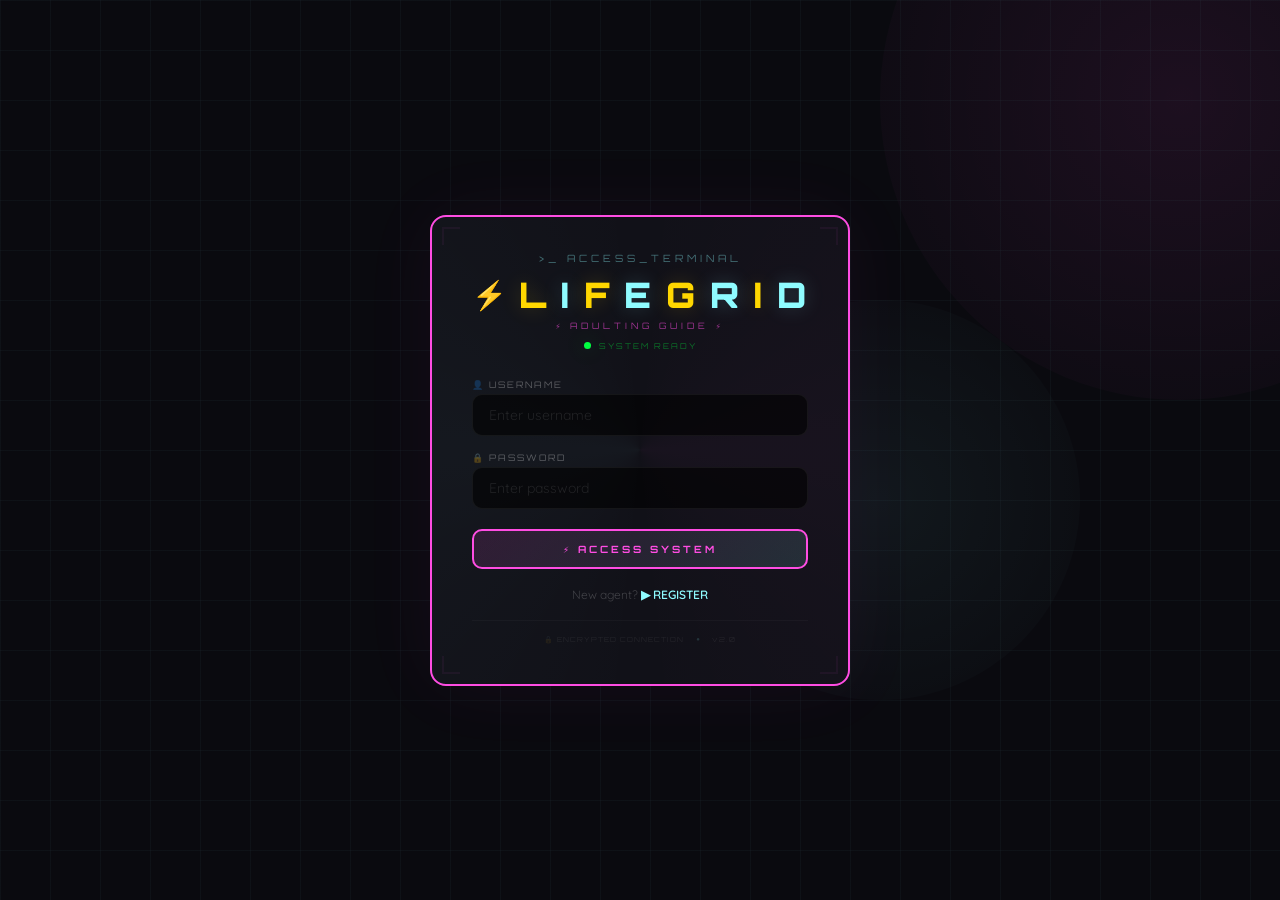
==== commit fa9f6e8a: "Added main map button" ====
--- a/dashboard.html
+++ b/dashboard.html
@@ -133,6 +133,7 @@
             font-weight: 600;
             font-size: 0.9em;
             color: #00ffff;
+            cursor: pointer;
         }
 
         .logout-btn {
@@ -203,300 +204,6 @@
             border-radius: 4px;
             transition: width 0.5s ease;
             width: 0%;
-        }
-
-        /* Agency Grid */
-        .agency-grid {
-            display: grid;
-            grid-template-columns: repeat(auto-fit, minmax(280px, 1fr));
-            gap: 25px;
-            margin-bottom: 30px;
-        }
-
-        .agency-card {
-            position: relative;
-            background: rgba(10, 10, 15, 0.7);
-            border: 1px solid rgba(255, 255, 255, 0.1);
-            border-radius: 15px;
-            padding: 25px;
-            cursor: pointer;
-            transition: all 0.3s ease;
-            overflow: hidden;
-            backdrop-filter: blur(5px);
-        }
-
-        .agency-card:hover {
-            transform: translateY(-5px) scale(1.02);
-            border-color: var(--card-color, #00ffff);
-            box-shadow: 0 10px 40px rgba(0, 0, 0, 0.5);
-        }
-
-        .card-glow {
-            position: absolute;
-            top: -50%;
-            left: -50%;
-            width: 200%;
-            height: 200%;
-            background: radial-gradient(circle at center, var(--card-color, #00ffff), transparent 70%);
-            opacity: 0;
-            transition: opacity 0.3s ease;
-            pointer-events: none;
-        }
-
-        .agency-card:hover .card-glow {
-            opacity: 0.1;
-        }
-
-        .card-header {
-            display: flex;
-            justify-content: space-between;
-            align-items: center;
-            margin-bottom: 15px;
-        }
-
-        .card-icon {
-            font-size: 2em;
-        }
-
-        .card-badge {
-            padding: 4px 12px;
-            border-radius: 12px;
-            font-size: 0.7em;
-            font-weight: 700;
-            text-transform: uppercase;
-            letter-spacing: 1px;
-        }
-
-        .card-badge.pending {
-            background: rgba(255, 255, 0, 0.2);
-            color: #ffff00;
-            border: 1px solid #ffff00;
-        }
-
-        .card-badge.completed {
-            background: rgba(0, 255, 65, 0.2);
-            color: #00ff41;
-            border: 1px solid #00ff41;
-        }
-
-        .card-title {
-            font-family: 'Orbitron', sans-serif;
-            font-size: 1.3em;
-            margin-bottom: 10px;
-            color: #fff;
-        }
-
-        .card-desc {
-            font-size: 0.85em;
-            color: rgba(255, 255, 255, 0.6);
-            line-height: 1.5;
-            margin-bottom: 15px;
-        }
-
-        .card-footer {
-            display: flex;
-            justify-content: space-between;
-            align-items: center;
-            padding-top: 15px;
-            border-top: 1px solid rgba(255, 255, 255, 0.05);
-        }
-
-        .card-status {
-            font-size: 0.8em;
-            font-weight: 600;
-        }
-
-        .card-status.pending {
-            color: #ffff00;
-        }
-
-        .card-status.completed {
-            color: #00ff41;
-        }
-
-        .card-arrow {
-            color: var(--card-color, #00ffff);
-            transition: transform 0.3s ease;
-        }
-
-        .agency-card:hover .card-arrow {
-            transform: translateX(5px);
-        }
-
-        /* Modal */
-        .modal {
-            display: none;
-            position: fixed;
-            top: 0;
-            left: 0;
-            width: 100%;
-            height: 100%;
-            background: rgba(0, 0, 0, 0.8);
-            backdrop-filter: blur(10px);
-            z-index: 1000;
-            justify-content: center;
-            align-items: center;
-            animation: fadeIn 0.3s ease;
-        }
-
-        .modal.active {
-            display: flex;
-        }
-
-        @keyframes fadeIn {
-            from { opacity: 0; transform: scale(0.9); }
-            to { opacity: 1; transform: scale(1); }
-        }
-
-        .modal-content {
-            background: rgba(10, 10, 15, 0.95);
-            border: 1px solid rgba(0, 255, 255, 0.3);
-            border-radius: 20px;
-            max-width: 600px;
-            width: 90%;
-            max-height: 80vh;
-            overflow-y: auto;
-            box-shadow: 0 20px 60px rgba(0, 0, 0, 0.8);
-        }
-
-        .modal-header {
-            display: flex;
-            justify-content: space-between;
-            align-items: center;
-            padding: 20px 25px;
-            border-bottom: 1px solid rgba(255, 255, 255, 0.1);
-        }
-
-        .modal-header h2 {
-            font-family: 'Orbitron', sans-serif;
-            font-size: 1.3em;
-            color: #00ffff;
-        }
-
-        .modal-close {
-            background: none;
-            border: none;
-            color: #fff;
-            font-size: 1.5em;
-            cursor: pointer;
-            padding: 5px 10px;
-            border-radius: 5px;
-            transition: background 0.3s ease;
-        }
-
-        .modal-close:hover {
-            background: rgba(255, 68, 68, 0.2);
-        }
-
-        .modal-body {
-            padding: 25px;
-            color: rgba(255, 255, 255, 0.8);
-            line-height: 1.8;
-        }
-
-        .modal-body ul {
-            list-style: none;
-            padding: 0;
-        }
-
-        .modal-body li {
-            padding: 10px 0;
-            border-bottom: 1px solid rgba(255, 255, 255, 0.05);
-            display: flex;
-            align-items: center;
-            gap: 10px;
-        }
-
-        .modal-body li:before {
-            content: "▸";
-            color: #00ffff;
-            font-weight: bold;
-        }
-
-        .modal-body .complete-btn {
-            background: linear-gradient(135deg, #00ffff, #ff4de3);
-            color: #000;
-            border: none;
-            padding: 12px 30px;
-            border-radius: 25px;
-            font-weight: 700;
-            cursor: pointer;
-            font-size: 1em;
-            margin-top: 20px;
-            transition: all 0.3s ease;
-            width: 100%;
-        }
-
-        .modal-body .complete-btn:hover {
-            transform: scale(1.05);
-            box-shadow: 0 0 30px rgba(0, 255, 255, 0.3);
-        }
-
-        .modal-body .complete-btn.completed {
-            background: #00ff41;
-            cursor: default;
-        }
-
-        /* Footer */
-        .dash-footer {
-            text-align: center;
-            padding: 20px;
-            border-top: 1px solid rgba(255, 255, 255, 0.05);
-            font-size: 0.85em;
-            color: rgba(255, 255, 255, 0.3);
-            font-family: 'Orbitron', sans-serif;
-            letter-spacing: 1px;
-        }
-
-        .blink {
-            animation: blink 1s infinite;
-            color: #00ff41;
-        }
-
-        @keyframes blink {
-            0%, 100% { opacity: 1; }
-            50% { opacity: 0; }
-        }
-
-        .footer-cyber {
-            display: block;
-            margin-top: 5px;
-            font-size: 0.7em;
-            color: rgba(255, 255, 255, 0.15);
-        }
-
-        /* Notification */
-        #notification-container {
-            position: fixed;
-            top: 20px;
-            right: 20px;
-            z-index: 2000;
-        }
-
-        .notification {
-            background: rgba(10, 10, 15, 0.95);
-            border: 1px solid rgba(0, 255, 255, 0.3);
-            border-radius: 12px;
-            padding: 15px 25px;
-            margin-bottom: 10px;
-            animation: slideIn 0.3s ease;
-            backdrop-filter: blur(10px);
-            font-weight: 600;
-        }
-
-        @keyframes slideIn {
-            from { transform: translateX(100%); opacity: 0; }
-            to { transform: translateX(0); opacity: 1; }
-        }
-
-        .notification.success {
-            border-color: #00ff41;
-            color: #00ff41;
-        }
-
-        .notification.info {
-            border-color: #00ffff;
-            color: #00ffff;
         }
 
         /* Open Map Button */
@@ -522,6 +229,300 @@
             box-shadow: 0 0 40px rgba(0, 255, 255, 0.3);
         }
 
+        /* Agency Grid */
+        .agency-grid {
+            display: grid;
+            grid-template-columns: repeat(auto-fit, minmax(280px, 1fr));
+            gap: 25px;
+            margin-bottom: 30px;
+        }
+
+        .agency-card {
+            position: relative;
+            background: rgba(10, 10, 15, 0.7);
+            border: 1px solid rgba(255, 255, 255, 0.1);
+            border-radius: 15px;
+            padding: 25px;
+            cursor: pointer;
+            transition: all 0.3s ease;
+            overflow: hidden;
+            backdrop-filter: blur(5px);
+        }
+
+        .agency-card:hover {
+            transform: translateY(-5px) scale(1.02);
+            border-color: var(--card-color, #00ffff);
+            box-shadow: 0 10px 40px rgba(0, 0, 0, 0.5);
+        }
+
+        .card-glow {
+            position: absolute;
+            top: -50%;
+            left: -50%;
+            width: 200%;
+            height: 200%;
+            background: radial-gradient(circle at center, var(--card-color, #00ffff), transparent 70%);
+            opacity: 0;
+            transition: opacity 0.3s ease;
+            pointer-events: none;
+        }
+
+        .agency-card:hover .card-glow {
+            opacity: 0.1;
+        }
+
+        .card-header {
+            display: flex;
+            justify-content: space-between;
+            align-items: center;
+            margin-bottom: 15px;
+        }
+
+        .card-icon {
+            font-size: 2em;
+        }
+
+        .card-badge {
+            padding: 4px 12px;
+            border-radius: 12px;
+            font-size: 0.7em;
+            font-weight: 700;
+            text-transform: uppercase;
+            letter-spacing: 1px;
+        }
+
+        .card-badge.pending {
+            background: rgba(255, 255, 0, 0.2);
+            color: #ffff00;
+            border: 1px solid #ffff00;
+        }
+
+        .card-badge.completed {
+            background: rgba(0, 255, 65, 0.2);
+            color: #00ff41;
+            border: 1px solid #00ff41;
+        }
+
+        .card-title {
+            font-family: 'Orbitron', sans-serif;
+            font-size: 1.3em;
+            margin-bottom: 10px;
+            color: #fff;
+        }
+
+        .card-desc {
+            font-size: 0.85em;
+            color: rgba(255, 255, 255, 0.6);
+            line-height: 1.5;
+            margin-bottom: 15px;
+        }
+
+        .card-footer {
+            display: flex;
+            justify-content: space-between;
+            align-items: center;
+            padding-top: 15px;
+            border-top: 1px solid rgba(255, 255, 255, 0.05);
+        }
+
+        .card-status {
+            font-size: 0.8em;
+            font-weight: 600;
+        }
+
+        .card-status.pending {
+            color: #ffff00;
+        }
+
+        .card-status.completed {
+            color: #00ff41;
+        }
+
+        .card-arrow {
+            color: var(--card-color, #00ffff);
+            transition: transform 0.3s ease;
+        }
+
+        .agency-card:hover .card-arrow {
+            transform: translateX(5px);
+        }
+
+        /* Modal */
+        .modal {
+            display: none;
+            position: fixed;
+            top: 0;
+            left: 0;
+            width: 100%;
+            height: 100%;
+            background: rgba(0, 0, 0, 0.8);
+            backdrop-filter: blur(10px);
+            z-index: 1000;
+            justify-content: center;
+            align-items: center;
+            animation: fadeIn 0.3s ease;
+        }
+
+        .modal.active {
+            display: flex;
+        }
+
+        @keyframes fadeIn {
+            from { opacity: 0; transform: scale(0.9); }
+            to { opacity: 1; transform: scale(1); }
+        }
+
+        .modal-content {
+            background: rgba(10, 10, 15, 0.95);
+            border: 1px solid rgba(0, 255, 255, 0.3);
+            border-radius: 20px;
+            max-width: 600px;
+            width: 90%;
+            max-height: 80vh;
+            overflow-y: auto;
+            box-shadow: 0 20px 60px rgba(0, 0, 0, 0.8);
+        }
+
+        .modal-header {
+            display: flex;
+            justify-content: space-between;
+            align-items: center;
+            padding: 20px 25px;
+            border-bottom: 1px solid rgba(255, 255, 255, 0.1);
+        }
+
+        .modal-header h2 {
+            font-family: 'Orbitron', sans-serif;
+            font-size: 1.3em;
+            color: #00ffff;
+        }
+
+        .modal-close {
+            background: none;
+            border: none;
+            color: #fff;
+            font-size: 1.5em;
+            cursor: pointer;
+            padding: 5px 10px;
+            border-radius: 5px;
+            transition: background 0.3s ease;
+        }
+
+        .modal-close:hover {
+            background: rgba(255, 68, 68, 0.2);
+        }
+
+        .modal-body {
+            padding: 25px;
+            color: rgba(255, 255, 255, 0.8);
+            line-height: 1.8;
+        }
+
+        .modal-body ul {
+            list-style: none;
+            padding: 0;
+        }
+
+        .modal-body li {
+            padding: 10px 0;
+            border-bottom: 1px solid rgba(255, 255, 255, 0.05);
+            display: flex;
+            align-items: center;
+            gap: 10px;
+        }
+
+        .modal-body li:before {
+            content: "▸";
+            color: #00ffff;
+            font-weight: bold;
+        }
+
+        .modal-body .complete-btn {
+            background: linear-gradient(135deg, #00ffff, #ff4de3);
+            color: #000;
+            border: none;
+            padding: 12px 30px;
+            border-radius: 25px;
+            font-weight: 700;
+            cursor: pointer;
+            font-size: 1em;
+            margin-top: 20px;
+            transition: all 0.3s ease;
+            width: 100%;
+        }
+
+        .modal-body .complete-btn:hover {
+            transform: scale(1.05);
+            box-shadow: 0 0 30px rgba(0, 255, 255, 0.3);
+        }
+
+        .modal-body .complete-btn.completed {
+            background: #00ff41;
+            cursor: default;
+        }
+
+        /* Footer */
+        .dash-footer {
+            text-align: center;
+            padding: 20px;
+            border-top: 1px solid rgba(255, 255, 255, 0.05);
+            font-size: 0.85em;
+            color: rgba(255, 255, 255, 0.3);
+            font-family: 'Orbitron', sans-serif;
+            letter-spacing: 1px;
+        }
+
+        .blink {
+            animation: blink 1s infinite;
+            color: #00ff41;
+        }
+
+        @keyframes blink {
+            0%, 100% { opacity: 1; }
+            50% { opacity: 0; }
+        }
+
+        .footer-cyber {
+            display: block;
+            margin-top: 5px;
+            font-size: 0.7em;
+            color: rgba(255, 255, 255, 0.15);
+        }
+
+        /* Notification */
+        #notification-container {
+            position: fixed;
+            top: 20px;
+            right: 20px;
+            z-index: 2000;
+        }
+
+        .notification {
+            background: rgba(10, 10, 15, 0.95);
+            border: 1px solid rgba(0, 255, 255, 0.3);
+            border-radius: 12px;
+            padding: 15px 25px;
+            margin-bottom: 10px;
+            animation: slideIn 0.3s ease;
+            backdrop-filter: blur(10px);
+            font-weight: 600;
+        }
+
+        @keyframes slideIn {
+            from { transform: translateX(100%); opacity: 0; }
+            to { transform: translateX(0); opacity: 1; }
+        }
+
+        .notification.success {
+            border-color: #00ff41;
+            color: #00ff41;
+        }
+
+        .notification.info {
+            border-color: #00ffff;
+            color: #00ffff;
+        }
+
         /* Responsive */
         @media (max-width: 768px) {
             .dash-header {
@@ -584,7 +585,8 @@
             </div>
         </header>
 
-        <button class="open-map-btn" onclick="window.location.href='synapse.html'">
+        <!-- Open Map Button - CORRECTED with relative path -->
+        <button onclick="openMap()" class="open-map-btn">
             🗺️ Open Main Map
         </button>
 
@@ -707,245 +709,6 @@
 
     <div id="notification-container"></div>
 
-    <script>
-        // Agency data with detailed guides
-        const agencyData = {
-            'SSS': {
-                name: 'SSS',
-                icon: '🏢',
-                steps: [
-                    'Prepare requirements: Birth certificate, valid ID, and filled application form',
-                    'Visit the nearest SSS branch or apply online through the SSS website',
-                    'Submit requirements and pay the initial contribution',
-                    'Receive your SSS number and ID',
-                    'Activate your online account for future transactions'
-                ],
-                requirements: 'Birth certificate, valid government ID, 1x1 photo, filled application form'
-            },
-            'PhilHealth': {
-                name: 'PhilHealth',
-                icon: '🏥',
-                steps: [
-                    'Prepare requirements: Birth certificate, valid ID, and filled registration form',
-                    'Visit the nearest PhilHealth office or register online',
-                    'Submit requirements and pay the initial premium',
-                    'Receive your PhilHealth ID number',
-                    'Start enjoying healthcare benefits'
-                ],
-                requirements: 'Birth certificate, valid ID, 2x2 photo, filled registration form'
-            },
-            'Pag-IBIG': {
-                name: 'Pag-IBIG',
-                icon: '🏠',
-                steps: [
-                    'Prepare requirements: Birth certificate, valid ID, and filled membership form',
-                    'Register at the nearest Pag-IBIG office or online',
-                    'Submit requirements and pay the initial savings',
-                    'Receive your Pag-IBIG MID number',
-                    'Start saving for your future home'
-                ],
-                requirements: 'Birth certificate, valid ID, 1x1 photo, filled membership form'
-            },
-            'PSA': {
-                name: 'PSA',
-                icon: '🪪',
-                steps: [
-                    'Prepare requirements: Valid ID and filled application form',
-                    'Visit the nearest PSA office or schedule online',
-                    'Submit requirements and pay the processing fee',
-                    'Receive your PSA birth certificate',
-                    'Request additional copies if needed'
-                ],
-                requirements: 'Valid ID, filled application form, processing fee payment'
-            },
-            'LTO': {
-                name: 'LTO',
-                icon: '🚗',
-                steps: [
-                    'Prepare requirements: Birth certificate, valid ID, and medical certificate',
-                    'Enroll in a driving school or secure a student permit',
-                    'Take the written exam and practical driving test',
-                    'Pass the tests and receive your driver\'s license',
-                    'Renew your license before expiration'
-                ],
-                requirements: 'Birth certificate, valid ID, medical certificate, student permit'
-            },
-            'BIR': {
-                name: 'BIR',
-                icon: '💰',
-                steps: [
-                    'Prepare requirements: Birth certificate, valid ID, and filled registration form',
-                    'Visit the nearest BIR office with jurisdiction over your area',
-                    'Submit requirements and register your business or as individual',
-                    'Receive your TIN (Tax Identification Number)',
-                    'File your taxes regularly to maintain compliance'
-                ],
-                requirements: 'Birth certificate, valid ID, filled registration form, business documents (if applicable)'
-            }
-        };
-
-        // Track completed agencies
-        const completedAgencies = new Set();
-
-        // Load saved progress
-        function loadProgress() {
-            try {
-                const saved = localStorage.getItem('lifegrid_progress');
-                if (saved) {
-                    const data = JSON.parse(saved);
-                    data.forEach(agency => completedAgencies.add(agency));
-                    updateUI();
-                }
-            } catch (e) {
-                console.log('No saved progress found');
-            }
-        }
-
-        // Save progress
-        function saveProgress() {
-            try {
-                localStorage.setItem('lifegrid_progress', JSON.stringify([...completedAgencies]));
-            } catch (e) {
-                console.log('Could not save progress');
-            }
-        }
-
-        // Update UI
-        function updateUI() {
-            const totalAgencies = Object.keys(agencyData).length;
-            const completed = completedAgencies.size;
-            const percentage = Math.round((completed / totalAgencies) * 100);
-
-            // Update progress bar
-            document.getElementById('progressFill').style.width = percentage + '%';
-            document.getElementById('progressText').textContent = percentage + '%';
-
-            // Update each agency card
-            Object.keys(agencyData).forEach(agency => {
-                const isCompleted = completedAgencies.has(agency);
-                const badge = document.getElementById(`badge-${agency}`);
-                const status = document.getElementById(`status-${agency}`);
-
-                if (badge) {
-                    badge.textContent = isCompleted ? 'COMPLETED' : 'PENDING';
-                    badge.className = `card-badge ${isCompleted ? 'completed' : 'pending'}`;
-                }
-                if (status) {
-                    status.textContent = isCompleted ? '● COMPLETED' : '● PENDING';
-                    status.className = `card-status ${isCompleted ? 'completed' : 'pending'}`;
-                }
-            });
-        }
-
-        // Open guide modal
-        function openGuide(agencyName) {
-            const modal = document.getElementById('guideModal');
-            const modalTitle = document.getElementById('modalTitle');
-            const modalBody = document.getElementById('modalBody');
-
-            const data = agencyData[agencyName];
-            if (!data) return;
-
-            const isCompleted = completedAgencies.has(agencyName);
-
-            modalTitle.textContent = `${data.icon} ${data.name} - Service Guide`;
-
-            let stepsHtml = '<h3>📋 Steps to Complete:</h3><ul>';
-            data.steps.forEach(step => {
-                stepsHtml += `<li>${step}</li>`;
-            });
-            stepsHtml += '</ul>';
-
-            stepsHtml += `<p><strong>📝 Requirements:</strong> ${data.requirements}</p>`;
-
-            stepsHtml += `
-                <button class="complete-btn ${isCompleted ? 'completed' : ''}" 
-                        onclick="toggleAgency('${agencyName}')" 
-                        id="completeBtn-${agencyName}">
-                    ${isCompleted ? '✅ COMPLETED' : '✅ MARK AS COMPLETED'}
-                </button>
-            `;
-
-            modalBody.innerHTML = stepsHtml;
-            modal.classList.add('active');
-        }
-
-        // Toggle agency completion
-        function toggleAgency(agencyName) {
-            if (completedAgencies.has(agencyName)) {
-                completedAgencies.delete(agencyName);
-                showNotification(`${agencyName} marked as PENDING`, 'info');
-            } else {
-                completedAgencies.add(agencyName);
-                showNotification(`✅ ${agencyName} marked as COMPLETED!`, 'success');
-            }
-
-            updateUI();
-            saveProgress();
-            closeModal();
-        }
-
-        // Close modal
-        function closeModal() {
-            document.getElementById('guideModal').classList.remove('active');
-        }
-
-        // Close modal on outside click
-        document.getElementById('guideModal').addEventListener('click', function(e) {
-            if (e.target === this) {
-                closeModal();
-            }
-        });
-
-        // Show notification
-        function showNotification(message, type = 'info') {
-            const container = document.getElementById('notification-container');
-            const notification = document.createElement('div');
-            notification.className = `notification ${type}`;
-            notification.textContent = message;
-            container.appendChild(notification);
-
-            setTimeout(() => {
-                notification.style.opacity = '0';
-                notification.style.transform = 'translateX(100%)';
-                notification.style.transition = 'all 0.3s ease';
-                setTimeout(() => notification.remove(), 300);
-            }, 3000);
-        }
-
-        // Logout function
-        function logout() {
-            if (confirm('Are you sure you want to logout?')) {
-                showNotification('👋 Logged out successfully', 'info');
-                // Reset the display name or redirect
-                document.getElementById('displayName').textContent = 'AGENT';
-                // Clear some session data if needed
-            }
-        }
-
-        // Initialize
-        loadProgress();
-
-        // Change name on double-click
-        document.getElementById('displayName').addEventListener('dblclick', function() {
-            const newName = prompt('Enter your name:', this.textContent);
-            if (newName && newName.trim()) {
-                this.textContent = newName.trim().toUpperCase();
-                showNotification(`👤 Name changed to ${this.textContent}`, 'success');
-            }
-        });
-
-        // Keyboard shortcuts
-        document.addEventListener('keydown', function(e) {
-            if (e.key === 'Escape') {
-                closeModal();
-            }
-        });
-
-        console.log('⚡ LIFEGRID SYSTEM ONLINE');
-        console.log('🔑 Double-click your name to change it');
-        console.log('📋 Click any agency card to view guide');
-        console.log('✅ Mark agencies as completed to track progress');
-    </script>
+    <script src="script.js"></script>
 </body>
 </html>
